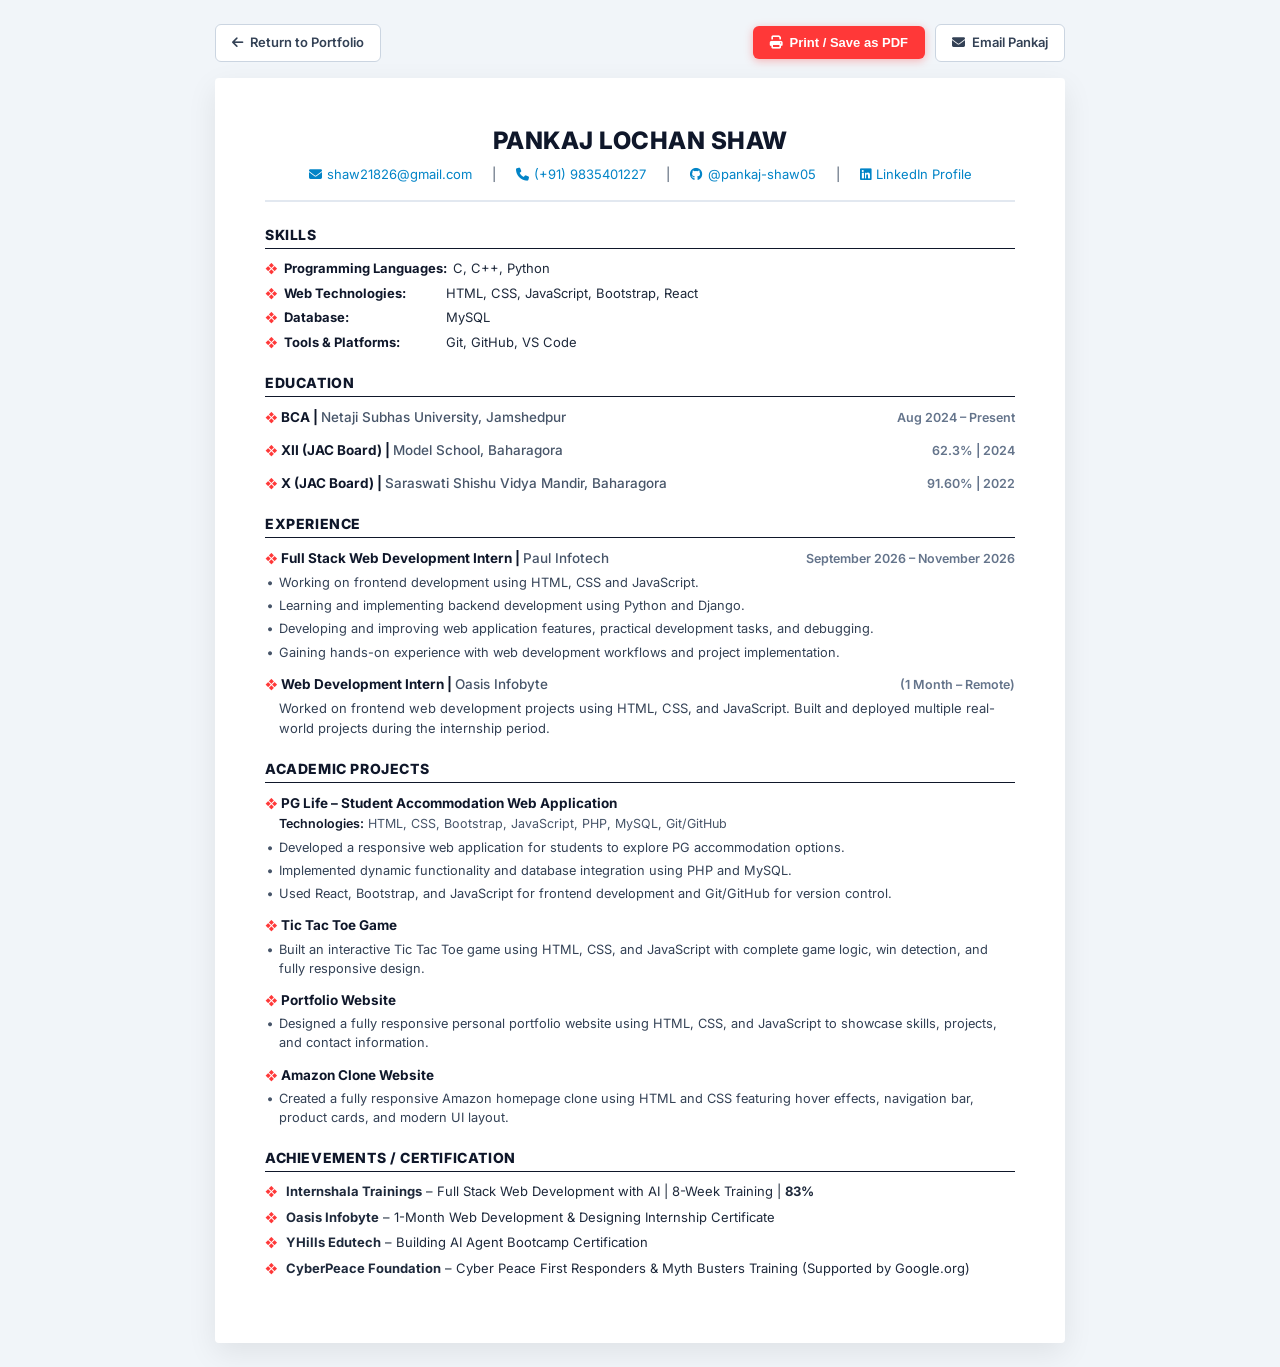
==== resume.html @ b8d95fdb "feat: complete modern professional developer portfolio with dynamic architecture" ====
<!DOCTYPE html>
<html lang="en">
<head>
  <meta charset="UTF-8">
  <meta name="viewport" content="width=device-width, initial-scale=1.0">
  <title>Pankaj Lochan Shaw — Resume</title>
  <link rel="icon" type="image/svg+xml" href="favicon.svg">
  <link rel="preconnect" href="https://fonts.googleapis.com">
  <link rel="preconnect" href="https://fonts.gstatic.com" crossorigin>
  <link href="https://fonts.googleapis.com/css2?family=Inter:wght@400;500;600;700;800&display=swap" rel="stylesheet">
  <link rel="stylesheet" href="https://cdnjs.cloudflare.com/ajax/libs/font-awesome/6.7.2/css/all.min.css">
  
  <style>
    *, *::before, *::after {
      margin: 0;
      padding: 0;
      box-sizing: border-box;
    }

    body {
      font-family: 'Inter', -apple-system, BlinkMacSystemFont, 'Segoe UI', Roboto, Helvetica, Arial, sans-serif;
      color: #1e293b;
      background-color: #f1f5f9;
      line-height: 1.5;
      font-size: 13.5px;
      padding: 24px 16px;
    }

    /* Floating Toolbar */
    .resume-toolbar {
      max-width: 850px;
      margin: 0 auto 16px;
      display: flex;
      align-items: center;
      justify-content: space-between;
      gap: 12px;
      flex-wrap: wrap;
    }

    .toolbar-left, .toolbar-right {
      display: flex;
      align-items: center;
      gap: 10px;
    }

    .btn {
      display: inline-flex;
      align-items: center;
      gap: 7px;
      padding: 8px 16px;
      border-radius: 6px;
      font-size: 13px;
      font-weight: 600;
      cursor: pointer;
      text-decoration: none;
      transition: all 0.2s ease;
      border: 1px solid transparent;
    }

    .btn-primary {
      background-color: #ff3838;
      color: #ffffff;
      box-shadow: 0 2px 8px rgba(255, 56, 56, 0.35);
    }
    .btn-primary:hover {
      background-color: #e02828;
      transform: translateY(-1px);
    }

    .btn-outline {
      background-color: #ffffff;
      color: #334155;
      border-color: #cbd5e1;
    }
    .btn-outline:hover {
      background-color: #f8fafc;
      color: #0f172a;
    }

    /* Resume Document Sheet */
    .resume-sheet {
      max-width: 850px;
      margin: 0 auto;
      background: #ffffff;
      padding: 45px 50px;
      box-shadow: 0 10px 30px rgba(0, 0, 0, 0.08);
      border-radius: 4px;
    }

    /* Header */
    .resume-header {
      text-align: center;
      margin-bottom: 22px;
      padding-bottom: 16px;
      border-bottom: 2px solid #e2e8f0;
    }

    .resume-name {
      font-size: 24px;
      font-weight: 800;
      color: #0f172a;
      letter-spacing: 0.5px;
      margin-bottom: 6px;
      text-transform: uppercase;
    }

    .resume-contacts {
      display: flex;
      flex-wrap: wrap;
      align-items: center;
      justify-content: center;
      gap: 12px 20px;
      font-size: 13px;
      color: #475569;
    }

    .resume-contacts a {
      color: #0284c7;
      text-decoration: none;
      display: inline-flex;
      align-items: center;
      gap: 5px;
    }

    .resume-contacts a:hover {
      text-decoration: underline;
    }

    /* Section Styling */
    .resume-section {
      margin-bottom: 20px;
    }

    .section-heading {
      font-size: 14px;
      font-weight: 800;
      color: #0f172a;
      text-transform: uppercase;
      letter-spacing: 0.6px;
      border-bottom: 1.5px solid #0f172a;
      padding-bottom: 3px;
      margin-bottom: 10px;
      display: flex;
      align-items: center;
      gap: 6px;
    }

    /* Skills List */
    .skills-list {
      display: flex;
      flex-direction: column;
      gap: 5px;
      font-size: 13px;
    }

    .skill-row {
      display: flex;
      gap: 6px;
    }

    .skill-row strong {
      color: #0f172a;
      min-width: 175px;
      display: inline-flex;
      align-items: baseline;
      gap: 6px;
    }

    .bullet-point {
      color: #ff3838;
      font-size: 12px;
    }

    /* Education & Experience Items */
    .resume-item {
      margin-bottom: 12px;
    }

    .item-header {
      display: flex;
      justify-content: space-between;
      align-items: baseline;
      gap: 10px;
      margin-bottom: 3px;
    }

    .item-title {
      font-weight: 700;
      color: #0f172a;
      font-size: 13.5px;
    }

    .item-subtitle {
      color: #475569;
      font-weight: 500;
    }

    .item-date {
      color: #64748b;
      font-size: 12.5px;
      font-weight: 600;
      text-align: right;
      white-space: nowrap;
    }

    .item-desc {
      color: #334155;
      font-size: 13px;
      line-height: 1.55;
      margin-top: 2px;
    }

    /* Bulleted Lists */
    .resume-bullets {
      list-style: none;
      display: flex;
      flex-direction: column;
      gap: 4px;
      margin-top: 4px;
      padding-left: 14px;
    }

    .resume-bullets li {
      position: relative;
      color: #334155;
      font-size: 12.8px;
      line-height: 1.5;
    }

    .resume-bullets li::before {
      content: "•";
      position: absolute;
      left: -12px;
      color: #475569;
      font-weight: bold;
    }

    .tech-inline {
      font-weight: 600;
      color: #0f172a;
    }

    /* Achievements & Certifications List */
    .achievements-list {
      display: flex;
      flex-direction: column;
      gap: 6px;
      list-style: none;
    }

    .achievements-list li {
      display: flex;
      align-items: baseline;
      gap: 8px;
      font-size: 13px;
      color: #1e293b;
    }

    /* Print Stylesheet */
    @media print {
      body {
        background: #ffffff;
        padding: 0;
      }
      .resume-toolbar {
        display: none !important;
      }
      .resume-sheet {
        box-shadow: none !important;
        padding: 0 !important;
        max-width: 100% !important;
      }
      @page {
        margin: 1.2cm;
      }
    }
  </style>
</head>
<body>

  <!-- Floating Actions Toolbar -->
  <div class="resume-toolbar">
    <div class="toolbar-left">
      <a href="index.html" class="btn btn-outline">
        <i class="fa-solid fa-arrow-left"></i> Return to Portfolio
      </a>
    </div>
    <div class="toolbar-right">
      <button onclick="window.print()" class="btn btn-primary">
        <i class="fa-solid fa-print"></i> Print / Save as PDF
      </button>
      <a href="mailto:shaw21826@gmail.com?subject=Opportunity%20Inquiry%20-%20Pankaj%20Lochan%20Shaw" class="btn btn-outline">
        <i class="fa-solid fa-envelope"></i> Email Pankaj
      </a>
    </div>
  </div>

  <!-- Master Resume Sheet -->
  <main class="resume-sheet">
    
    <!-- Header -->
    <header class="resume-header">
      <h1 class="resume-name">Pankaj Lochan Shaw</h1>
      <div class="resume-contacts">
        <a href="mailto:shaw21826@gmail.com"><i class="fa-solid fa-envelope"></i> shaw21826@gmail.com</a>
        <span>|</span>
        <a href="tel:+919835401227"><i class="fa-solid fa-phone"></i> (+91) 9835401227</a>
        <span>|</span>
        <a href="https://github.com/pankaj-shaw05" target="_blank" rel="noopener noreferrer"><i class="fa-brands fa-github"></i> @pankaj-shaw05</a>
        <span>|</span>
        <a href="https://www.linkedin.com/in/pankaj-lochan-shaw-065179372" target="_blank" rel="noopener noreferrer"><i class="fa-brands fa-linkedin"></i> LinkedIn Profile</a>
      </div>
    </header>

    <!-- SKILLS -->
    <section class="resume-section">
      <h2 class="section-heading">Skills</h2>
      <div class="skills-list">
        <div class="skill-row">
          <strong><span class="bullet-point">❖</span> Programming Languages:</strong>
          <span>C, C++, Python</span>
        </div>
        <div class="skill-row">
          <strong><span class="bullet-point">❖</span> Web Technologies:</strong>
          <span>HTML, CSS, JavaScript, Bootstrap, React</span>
        </div>
        <div class="skill-row">
          <strong><span class="bullet-point">❖</span> Database:</strong>
          <span>MySQL</span>
        </div>
        <div class="skill-row">
          <strong><span class="bullet-point">❖</span> Tools & Platforms:</strong>
          <span>Git, GitHub, VS Code</span>
        </div>
      </div>
    </section>

    <!-- EDUCATION -->
    <section class="resume-section">
      <h2 class="section-heading">Education</h2>
      
      <div class="resume-item">
        <div class="item-header">
          <div class="item-title">
            <span class="bullet-point">❖</span> BCA | <span class="item-subtitle">Netaji Subhas University, Jamshedpur</span>
          </div>
          <div class="item-date">Aug 2024 – Present</div>
        </div>
      </div>

      <div class="resume-item">
        <div class="item-header">
          <div class="item-title">
            <span class="bullet-point">❖</span> XII (JAC Board) | <span class="item-subtitle">Model School, Baharagora</span>
          </div>
          <div class="item-date">62.3% | 2024</div>
        </div>
      </div>

      <div class="resume-item">
        <div class="item-header">
          <div class="item-title">
            <span class="bullet-point">❖</span> X (JAC Board) | <span class="item-subtitle">Saraswati Shishu Vidya Mandir, Baharagora</span>
          </div>
          <div class="item-date">91.60% | 2022</div>
        </div>
      </div>
    </section>

    <!-- EXPERIENCE -->
    <section class="resume-section">
      <h2 class="section-heading">Experience</h2>
      <div class="resume-item">
        <div class="item-header">
          <div class="item-title">
            <span class="bullet-point">❖</span> Full Stack Web Development Intern | <span class="item-subtitle">Paul Infotech</span>
          </div>
          <div class="item-date">September 2026 – November 2026</div>
        </div>
        <ul class="resume-bullets">
          <li>Working on frontend development using HTML, CSS and JavaScript.</li>
          <li>Learning and implementing backend development using Python and Django.</li>
          <li>Developing and improving web application features, practical development tasks, and debugging.</li>
          <li>Gaining hands-on experience with web development workflows and project implementation.</li>
        </ul>
      </div>

      <div class="resume-item" style="margin-top: 10px;">
        <div class="item-header">
          <div class="item-title">
            <span class="bullet-point">❖</span> Web Development Intern | <span class="item-subtitle">Oasis Infobyte</span>
          </div>
          <div class="item-date">(1 Month – Remote)</div>
        </div>
        <p class="item-desc" style="padding-left: 14px;">
          Worked on frontend web development projects using HTML, CSS, and JavaScript. Built and deployed multiple real-world projects during the internship period.
        </p>
      </div>
    </section>

    <!-- ACADEMIC PROJECTS -->
    <section class="resume-section">
      <h2 class="section-heading">Academic Projects</h2>
      
      <!-- Project 1: PG Life -->
      <div class="resume-item">
        <div class="item-title">
          <span class="bullet-point">❖</span> PG Life – Student Accommodation Web Application
        </div>
        <div style="font-size: 12.5px; color: #475569; padding-left: 14px; margin: 2px 0 4px;">
          <span class="tech-inline">Technologies:</span> HTML, CSS, Bootstrap, JavaScript, PHP, MySQL, Git/GitHub
        </div>
        <ul class="resume-bullets">
          <li>Developed a responsive web application for students to explore PG accommodation options.</li>
          <li>Implemented dynamic functionality and database integration using PHP and MySQL.</li>
          <li>Used React, Bootstrap, and JavaScript for frontend development and Git/GitHub for version control.</li>
        </ul>
      </div>

      <!-- Project 2: Tic Tac Toe -->
      <div class="resume-item" style="margin-top: 10px;">
        <div class="item-title">
          <span class="bullet-point">❖</span> Tic Tac Toe Game
        </div>
        <ul class="resume-bullets">
          <li>Built an interactive Tic Tac Toe game using HTML, CSS, and JavaScript with complete game logic, win detection, and fully responsive design.</li>
        </ul>
      </div>

      <!-- Project 3: Portfolio Website -->
      <div class="resume-item" style="margin-top: 10px;">
        <div class="item-title">
          <span class="bullet-point">❖</span> Portfolio Website
        </div>
        <ul class="resume-bullets">
          <li>Designed a fully responsive personal portfolio website using HTML, CSS, and JavaScript to showcase skills, projects, and contact information.</li>
        </ul>
      </div>

      <!-- Project 4: Amazon Clone -->
      <div class="resume-item" style="margin-top: 10px;">
        <div class="item-title">
          <span class="bullet-point">❖</span> Amazon Clone Website
        </div>
        <ul class="resume-bullets">
          <li>Created a fully responsive Amazon homepage clone using HTML and CSS featuring hover effects, navigation bar, product cards, and modern UI layout.</li>
        </ul>
      </div>
    </section>

    <!-- ACHIEVEMENTS / CERTIFICATION -->
    <section class="resume-section">
      <h2 class="section-heading">Achievements / Certification</h2>
      <ul class="achievements-list">
        <li>
          <span class="bullet-point">❖</span>
          <span><strong>Internshala Trainings</strong> – Full Stack Web Development with AI | 8-Week Training | <strong>83%</strong></span>
        </li>
        <li>
          <span class="bullet-point">❖</span>
          <span><strong>Oasis Infobyte</strong> – 1-Month Web Development & Designing Internship Certificate</span>
        </li>
        <li>
          <span class="bullet-point">❖</span>
          <span><strong>YHills Edutech</strong> – Building AI Agent Bootcamp Certification</span>
        </li>
        <li>
          <span class="bullet-point">❖</span>
          <span><strong>CyberPeace Foundation</strong> – Cyber Peace First Responders & Myth Busters Training (Supported by Google.org)</span>
        </li>
      </ul>
    </section>

  </main>

</body>
</html>
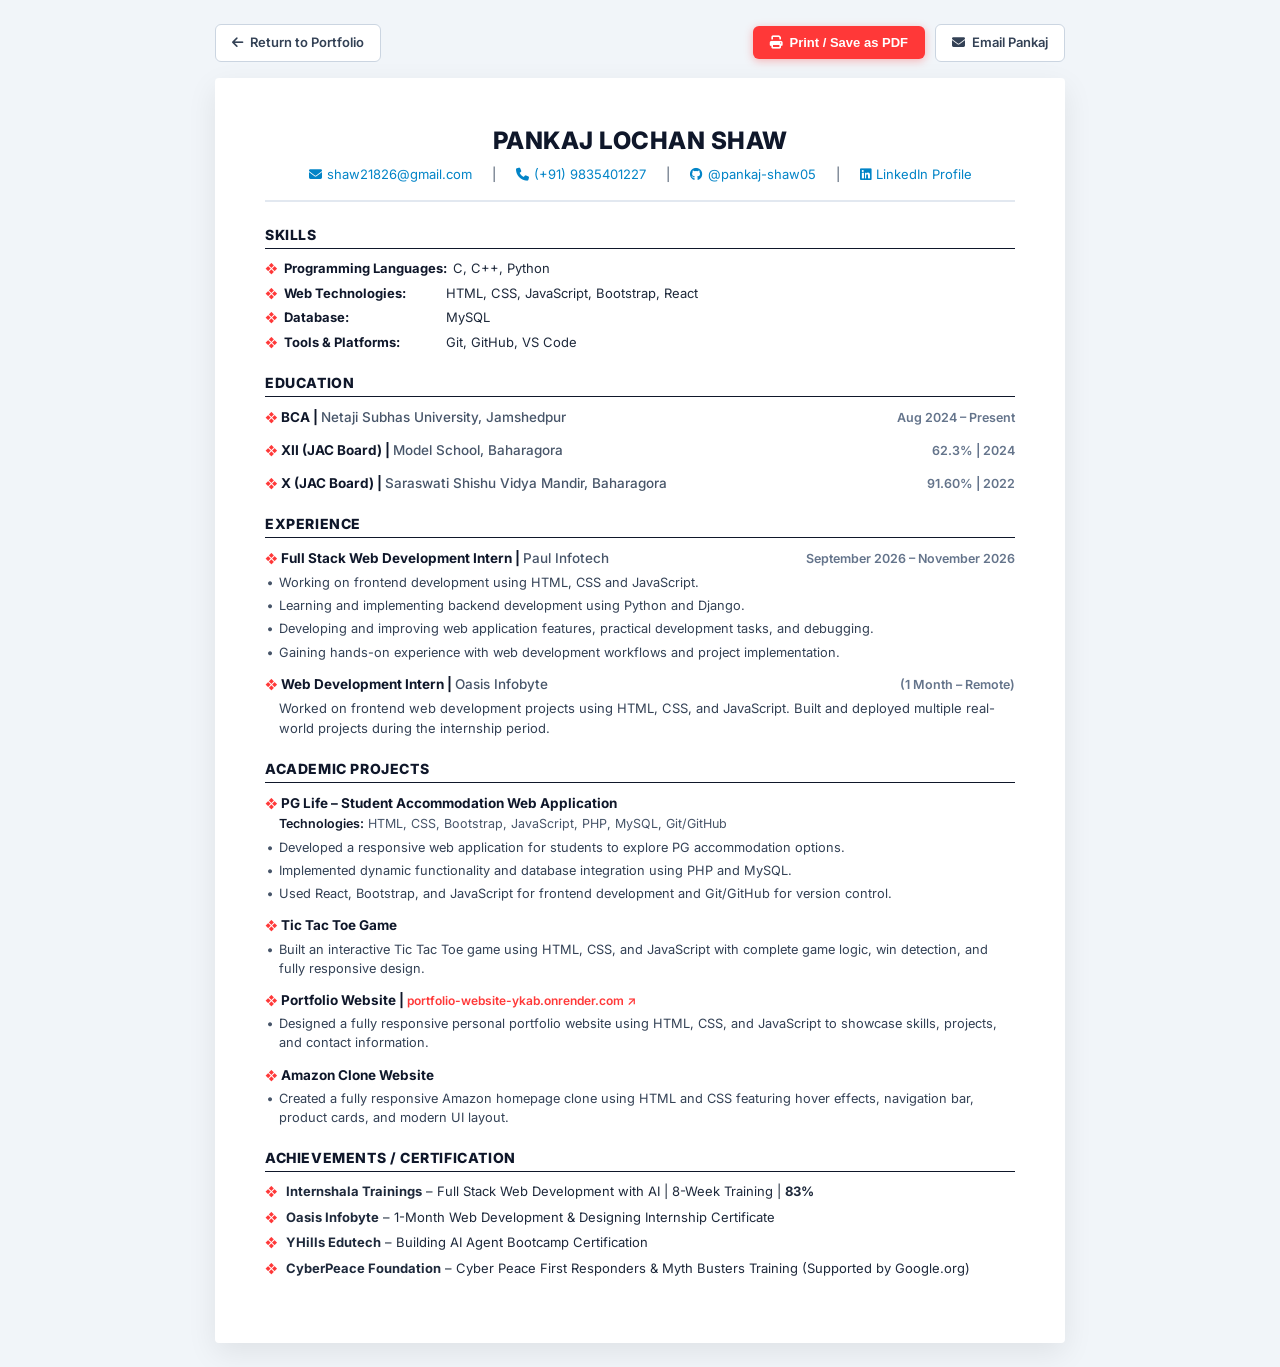
==== commit e3e08356: "feat: link live portfolio render deployment" ====
--- a/resume.html
+++ b/resume.html
@@ -430,7 +430,7 @@
       <!-- Project 3: Portfolio Website -->
       <div class="resume-item" style="margin-top: 10px;">
         <div class="item-title">
-          <span class="bullet-point">❖</span> Portfolio Website
+          <span class="bullet-point">❖</span> Portfolio Website | <a href="https://portfolio-website-ykab.onrender.com" target="_blank" style="color: #ff3838; text-decoration: none; font-size: 12px; font-weight: 600;">portfolio-website-ykab.onrender.com ↗</a>
         </div>
         <ul class="resume-bullets">
           <li>Designed a fully responsive personal portfolio website using HTML, CSS, and JavaScript to showcase skills, projects, and contact information.</li>
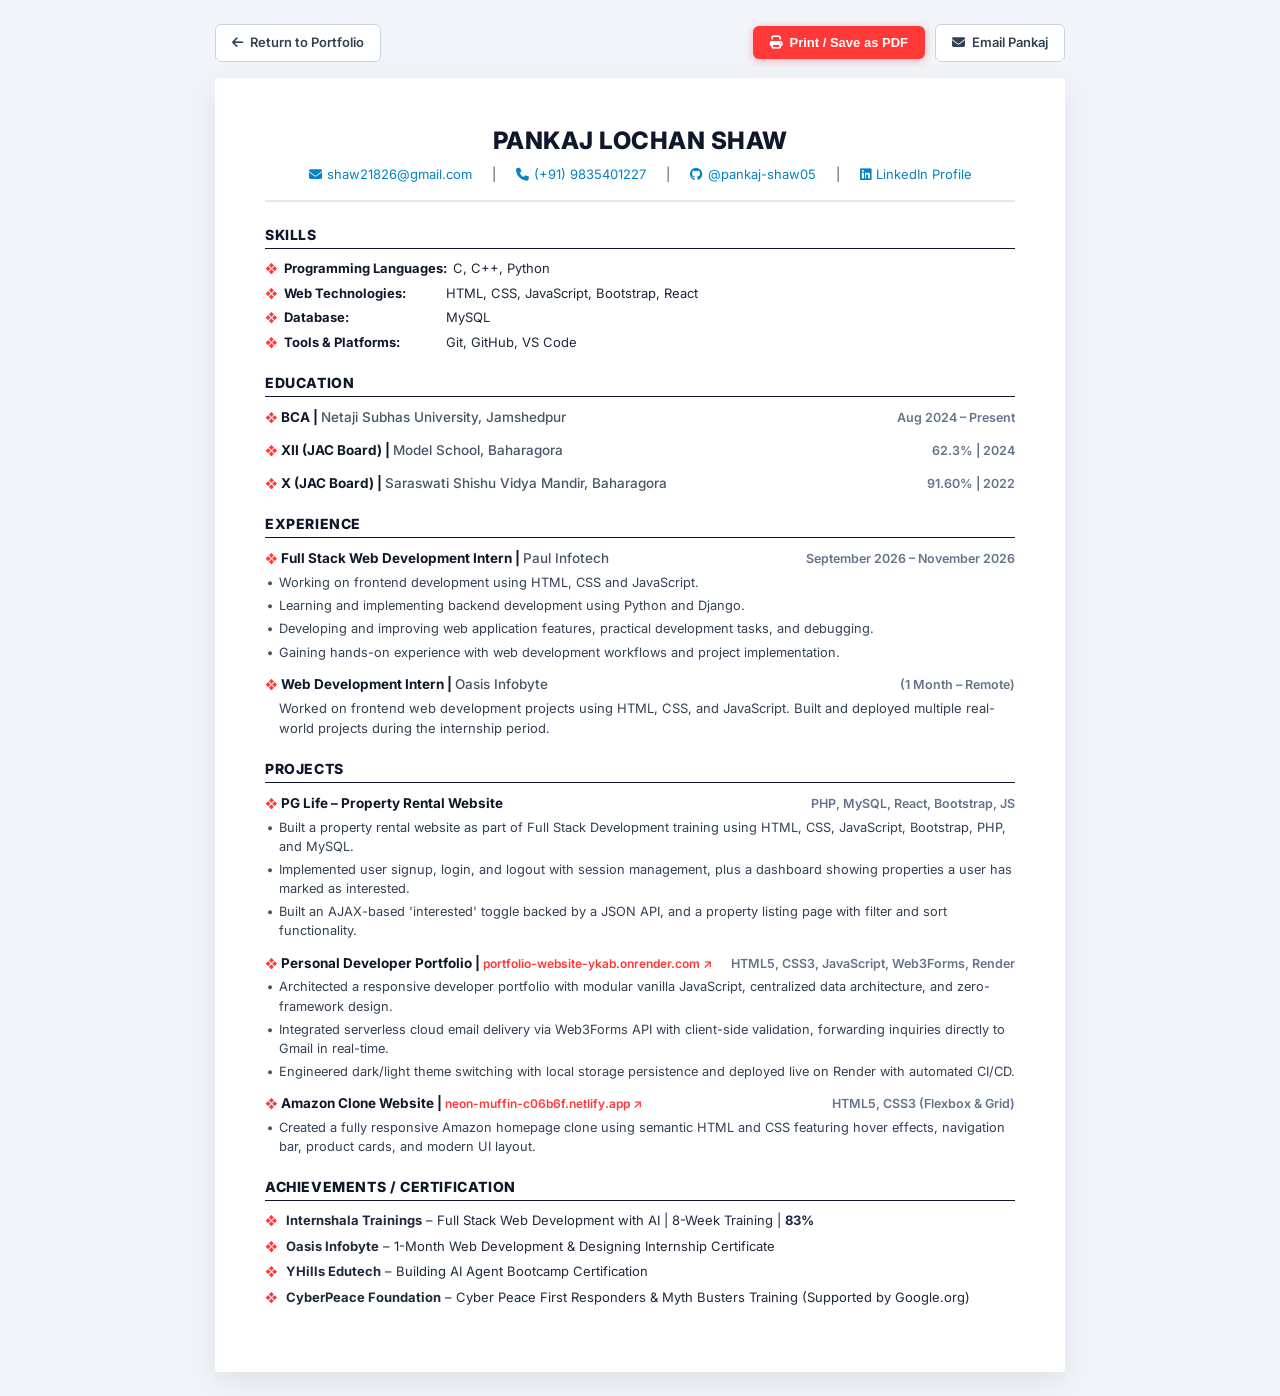
==== commit ca5b4335: "feat: add personal portfolio with live link under projects in resume" ====
--- a/resume.html
+++ b/resume.html
@@ -398,52 +398,50 @@
       </div>
     </section>
 
-    <!-- ACADEMIC PROJECTS -->
+    <!-- PROJECTS -->
     <section class="resume-section">
-      <h2 class="section-heading">Academic Projects</h2>
+      <h2 class="section-heading">Projects</h2>
       
       <!-- Project 1: PG Life -->
       <div class="resume-item">
-        <div class="item-title">
-          <span class="bullet-point">❖</span> PG Life – Student Accommodation Web Application
-        </div>
-        <div style="font-size: 12.5px; color: #475569; padding-left: 14px; margin: 2px 0 4px;">
-          <span class="tech-inline">Technologies:</span> HTML, CSS, Bootstrap, JavaScript, PHP, MySQL, Git/GitHub
+        <div class="item-header">
+          <div class="item-title">
+            <span class="bullet-point">❖</span> PG Life – Property Rental Website
+          </div>
+          <div class="item-date">PHP, MySQL, React, Bootstrap, JS</div>
         </div>
         <ul class="resume-bullets">
-          <li>Developed a responsive web application for students to explore PG accommodation options.</li>
-          <li>Implemented dynamic functionality and database integration using PHP and MySQL.</li>
-          <li>Used React, Bootstrap, and JavaScript for frontend development and Git/GitHub for version control.</li>
+          <li>Built a property rental website as part of Full Stack Development training using HTML, CSS, JavaScript, Bootstrap, PHP, and MySQL.</li>
+          <li>Implemented user signup, login, and logout with session management, plus a dashboard showing properties a user has marked as interested.</li>
+          <li>Built an AJAX-based 'interested' toggle backed by a JSON API, and a property listing page with filter and sort functionality.</li>
         </ul>
       </div>
 
-      <!-- Project 2: Tic Tac Toe -->
+      <!-- Project 2: Personal Developer Portfolio (Right below PG Life) -->
       <div class="resume-item" style="margin-top: 10px;">
-        <div class="item-title">
-          <span class="bullet-point">❖</span> Tic Tac Toe Game
+        <div class="item-header">
+          <div class="item-title">
+            <span class="bullet-point">❖</span> Personal Developer Portfolio | <a href="https://portfolio-website-ykab.onrender.com" target="_blank" style="color: #ff3838; text-decoration: none; font-size: 12px; font-weight: 600;">portfolio-website-ykab.onrender.com ↗</a>
+          </div>
+          <div class="item-date">HTML5, CSS3, JavaScript, Web3Forms, Render</div>
         </div>
         <ul class="resume-bullets">
-          <li>Built an interactive Tic Tac Toe game using HTML, CSS, and JavaScript with complete game logic, win detection, and fully responsive design.</li>
+          <li>Architected a responsive developer portfolio with modular vanilla JavaScript, centralized data architecture, and zero-framework design.</li>
+          <li>Integrated serverless cloud email delivery via Web3Forms API with client-side validation, forwarding inquiries directly to Gmail in real-time.</li>
+          <li>Engineered dark/light theme switching with local storage persistence and deployed live on Render with automated CI/CD.</li>
         </ul>
       </div>
 
-      <!-- Project 3: Portfolio Website -->
+      <!-- Project 3: Amazon Clone -->
       <div class="resume-item" style="margin-top: 10px;">
-        <div class="item-title">
-          <span class="bullet-point">❖</span> Portfolio Website | <a href="https://portfolio-website-ykab.onrender.com" target="_blank" style="color: #ff3838; text-decoration: none; font-size: 12px; font-weight: 600;">portfolio-website-ykab.onrender.com ↗</a>
+        <div class="item-header">
+          <div class="item-title">
+            <span class="bullet-point">❖</span> Amazon Clone Website | <a href="https://neon-muffin-c06b6f.netlify.app/" target="_blank" style="color: #ff3838; text-decoration: none; font-size: 12px; font-weight: 600;">neon-muffin-c06b6f.netlify.app ↗</a>
+          </div>
+          <div class="item-date">HTML5, CSS3 (Flexbox & Grid)</div>
         </div>
         <ul class="resume-bullets">
-          <li>Designed a fully responsive personal portfolio website using HTML, CSS, and JavaScript to showcase skills, projects, and contact information.</li>
-        </ul>
-      </div>
-
-      <!-- Project 4: Amazon Clone -->
-      <div class="resume-item" style="margin-top: 10px;">
-        <div class="item-title">
-          <span class="bullet-point">❖</span> Amazon Clone Website
-        </div>
-        <ul class="resume-bullets">
-          <li>Created a fully responsive Amazon homepage clone using HTML and CSS featuring hover effects, navigation bar, product cards, and modern UI layout.</li>
+          <li>Created a fully responsive Amazon homepage clone using semantic HTML and CSS featuring hover effects, navigation bar, product cards, and modern UI layout.</li>
         </ul>
       </div>
     </section>
